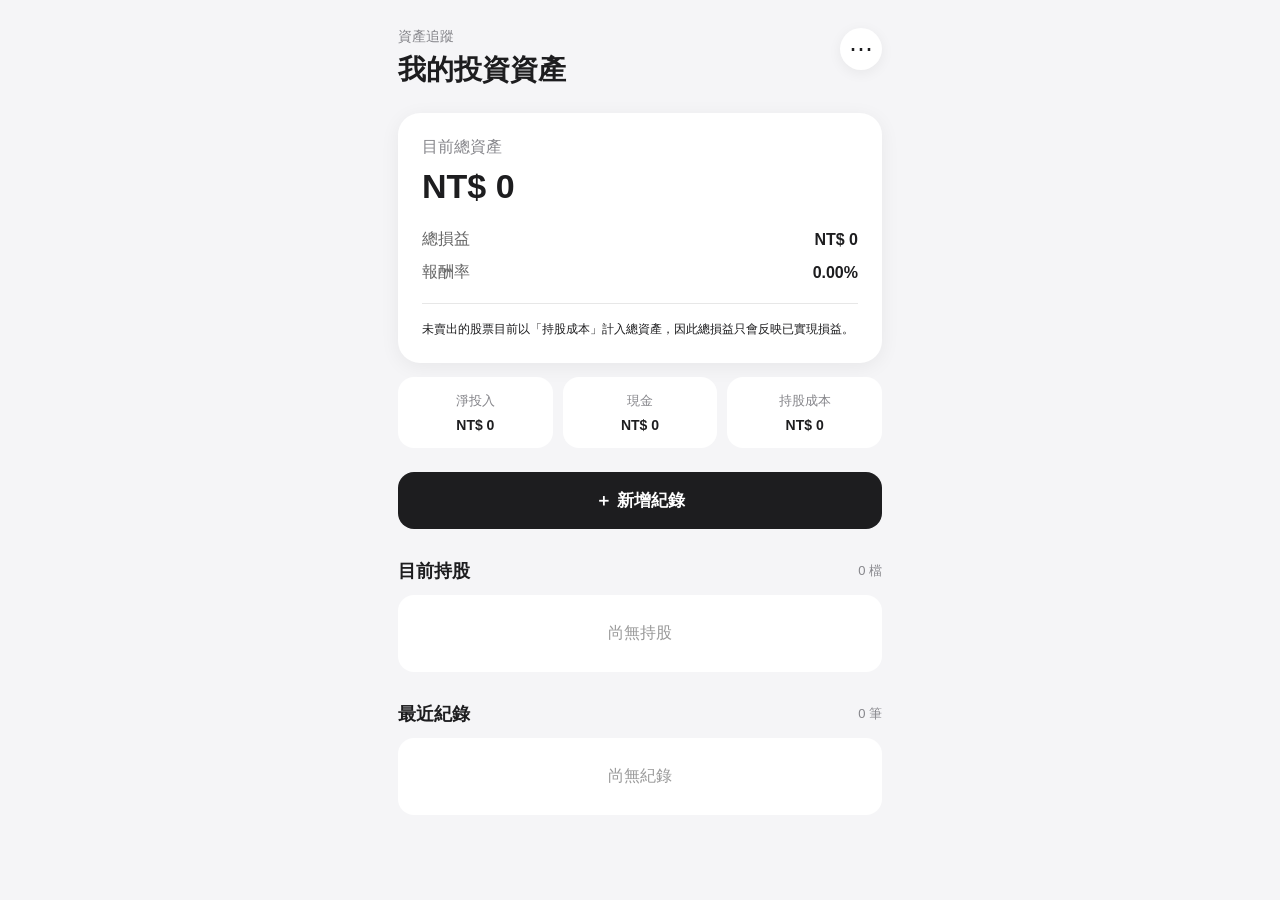
==== index.html @ 1ab34cd9 "Add files via upload" ====
<!DOCTYPE html>
<html lang="zh-Hant">
<head>
    <meta charset="UTF-8">
    <meta name="viewport" content="width=device-width, initial-scale=1.0, viewport-fit=cover">
    <meta name="theme-color" content="#f5f5f7">

    <title>我的投資資產</title>

    <link rel="manifest" href="manifest.json">
    <link rel="apple-touch-icon" href="icons/icon-192.png">
    <link rel="stylesheet" href="style.css">
</head>

<body>

    <main class="app">

        <header class="page-header">
            <div>
                <p class="subtitle">資產追蹤</p>
                <h1>我的投資資產</h1>
            </div>

            <button id="manageButton" class="icon-button" type="button">
                ⋯
            </button>
        </header>


        <!-- =========================
             總資產
        ========================== -->

        <section class="total-card">

            <p class="card-label">目前總資產</p>

            <h2 id="totalAssets">NT$ 0</h2>

            <div class="profit-row">
                <span>總損益</span>
                <strong id="profit">NT$ 0</strong>
            </div>

            <div class="profit-row">
                <span>報酬率</span>
                <strong id="returnRate">0.00%</strong>
            </div>

            <p class="valuation-note">
                未賣出的股票目前以「持股成本」計入總資產，因此總損益只會反映已實現損益。
            </p>

        </section>


        <!-- =========================
             摘要
        ========================== -->

        <section class="stats">

            <div class="stat-card">
                <span>淨投入</span>
                <strong id="netDeposit">NT$ 0</strong>
            </div>

            <div class="stat-card">
                <span>現金</span>
                <strong id="cash">NT$ 0</strong>
            </div>

            <div class="stat-card">
                <span>持股成本</span>
                <strong id="stockValue">NT$ 0</strong>
            </div>

        </section>


        <button
            id="addButton"
            class="add-button"
            type="button"
        >
            ＋ 新增紀錄
        </button>


        <!-- =========================
             目前持股
        ========================== -->

        <section class="holdings">

            <div class="section-title-row">
                <h3>目前持股</h3>
                <span id="holdingCount" class="section-count">0 檔</span>
            </div>

            <div
                id="holdingList"
                class="empty"
            >
                尚無持股
            </div>

        </section>


        <!-- =========================
             最近紀錄
        ========================== -->

        <section class="records">

            <div class="section-title-row">
                <h3>最近紀錄</h3>
                <span id="recordCount" class="section-count">0 筆</span>
            </div>

            <div
                id="recordList"
                class="empty"
            >
                尚無紀錄
            </div>

        </section>

    </main>


    <!-- =========================
         新增 / 編輯紀錄
    ========================== -->

    <div id="modal" class="modal">

        <div class="modal-content">

            <div class="modal-header">

                <h2 id="modalTitle">
                    新增紀錄
                </h2>

                <button
                    id="closeButton"
                    class="close-button"
                    type="button"
                    aria-label="關閉"
                >
                    ×
                </button>

            </div>


            <form id="transactionForm">

                <label for="type">
                    類型
                </label>

                <select
                    id="type"
                    required
                >
                    <option value="deposit">入金</option>
                    <option value="withdraw">出金</option>
                    <option value="buy">買入股票</option>
                    <option value="sell">賣出股票</option>
                </select>


                <div id="stockNameField">

                    <label for="stockName">
                        股票名稱
                    </label>

                    <input
                        id="stockName"
                        type="text"
                        maxlength="40"
                        list="stockSuggestions"
                        autocomplete="off"
                        placeholder="例如：台積電"
                    >

                    <datalist id="stockSuggestions"></datalist>

                </div>


                <div id="amountField">

                    <label
                        for="amount"
                        id="amountLabel"
                    >
                        金額
                    </label>

                    <input
                        id="amount"
                        type="number"
                        min="1"
                        step="1"
                        inputmode="numeric"
                        placeholder="例如：50000"
                        required
                    >

                </div>


                <div id="sellCostField">

                    <label for="sellCost">
                        賣出部分的原始成本
                    </label>

                    <input
                        id="sellCost"
                        type="number"
                        min="1"
                        step="1"
                        inputmode="numeric"
                        placeholder="例如：18000"
                    >

                    <p class="field-hint">
                        這不是賣出收到的錢，而是這次賣掉的股票原本花了多少成本。
                    </p>

                </div>


                <label for="date">
                    日期
                </label>

                <input
                    id="date"
                    type="date"
                    required
                >


                <label for="note">
                    備註
                </label>

                <input
                    id="note"
                    type="text"
                    maxlength="100"
                    placeholder="選填"
                >


                <div id="formError" class="form-error" hidden></div>


                <div class="form-buttons">

                    <button
                        type="button"
                        id="cancelButton"
                        class="cancel-button"
                    >
                        取消
                    </button>

                    <button
                        type="submit"
                        class="save-button"
                    >
                        儲存
                    </button>

                </div>

            </form>

        </div>

    </div>


    <!-- =========================
         資料管理
    ========================== -->

    <div id="manageModal" class="modal">

        <div class="modal-content">

            <div class="modal-header">

                <h2>資料管理</h2>

                <button
                    id="closeManageButton"
                    class="close-button"
                    type="button"
                    aria-label="關閉"
                >
                    ×
                </button>

            </div>

            <div class="manage-actions">

                <button
                    id="backupButton"
                    class="secondary-button"
                    type="button"
                >
                    備份 JSON
                </button>

                <button
                    id="csvButton"
                    class="secondary-button"
                    type="button"
                >
                    匯出 CSV
                </button>

                <button
                    id="importButton"
                    class="secondary-button"
                    type="button"
                >
                    匯入備份
                </button>

                <input
                    id="importFile"
                    type="file"
                    accept=".json,application/json"
                    hidden
                >

                <button
                    id="resetButton"
                    class="danger-button"
                    type="button"
                >
                    清空所有資料
                </button>

            </div>

            <p class="manage-note">
                這個版本的資料主要存在目前瀏覽器的本機儲存空間。正式開始使用後，建議定期下載 JSON 備份。
            </p>

        </div>

    </div>


    <div
        id="toast"
        class="toast"
        role="status"
        aria-live="polite"
    ></div>


    <script src="app.js"></script>

</body>
</html>
---- style.css ----
* {
    box-sizing: border-box;
}

:root {
    --bg: #f5f5f7;
    --card: #ffffff;
    --text: #1d1d1f;
    --muted: #86868b;
    --border: #e7e7e7;
    --button: #1d1d1f;

    /* 台股常見配色：紅漲綠跌 */
    --positive: #d70015;
    --negative: #16833b;

    --blue: #2457d6;
    --danger-bg: #fff0f1;
}

html {
    background: var(--bg);
}

body {
    margin: 0;
    min-height: 100vh;

    font-family:
        -apple-system,
        BlinkMacSystemFont,
        "Segoe UI",
        "Noto Sans TC",
        sans-serif;

    background: var(--bg);
    color: var(--text);

    -webkit-font-smoothing: antialiased;
}

button,
input,
select {
    font: inherit;
}

button {
    -webkit-tap-highlight-color: transparent;
}

.app {
    width: 100%;
    max-width: 520px;

    margin: 0 auto;

    padding:
        calc(28px + env(safe-area-inset-top))
        18px
        calc(70px + env(safe-area-inset-bottom));
}


/* =========================
   頁首
========================= */

.page-header {
    display: flex;
    justify-content: space-between;
    align-items: flex-start;

    gap: 16px;

    margin-bottom: 24px;
}

.subtitle {
    margin: 0;

    color: var(--muted);

    font-size: 14px;
}

h1 {
    margin: 5px 0 0;

    font-size: 28px;
}

.icon-button {
    width: 42px;
    height: 42px;

    border: none;
    border-radius: 50%;

    background: var(--card);
    color: var(--text);

    font-size: 24px;
    line-height: 1;

    cursor: pointer;

    box-shadow:
        0 3px 14px
        rgba(0, 0, 0, 0.06);
}


/* =========================
   總資產
========================= */

.total-card {
    padding: 24px;

    background: var(--card);

    border-radius: 22px;

    box-shadow:
        0 4px 20px
        rgba(0, 0, 0, 0.06);
}

.card-label {
    margin: 0;

    color: var(--muted);
}

.total-card h2 {
    margin: 9px 0 23px;

    font-size: 34px;

    word-break: break-word;
}

.profit-row {
    display: flex;

    justify-content: space-between;
    align-items: center;

    gap: 20px;

    margin-top: 12px;
}

.profit-row span {
    color: #666;
}

.valuation-note {
    margin: 20px 0 0 !important;

    padding-top: 16px;

    border-top: 1px solid var(--border);

    font-size: 12px;
    line-height: 1.6;
}


/* =========================
   損益配色
========================= */

.positive {
    color: var(--positive) !important;
}

.negative {
    color: var(--negative) !important;
}

.neutral {
    color: var(--text) !important;
}


/* =========================
   摘要
========================= */

.stats {
    display: grid;

    grid-template-columns:
        repeat(3, minmax(0, 1fr));

    gap: 10px;

    margin-top: 14px;
}

.stat-card {
    min-width: 0;

    padding: 15px 7px;

    text-align: center;

    background: var(--card);

    border-radius: 16px;
}

.stat-card span {
    display: block;

    margin-bottom: 7px;

    color: var(--muted);

    font-size: 13px;
}

.stat-card strong {
    display: block;

    font-size: 14px;

    overflow-wrap: anywhere;
}


/* =========================
   主要新增按鈕
========================= */

.add-button {
    width: 100%;

    margin-top: 24px;

    padding: 17px;

    border: none;
    border-radius: 16px;

    background: var(--button);
    color: white;

    font-size: 17px;
    font-weight: 700;

    cursor: pointer;
}

.add-button:active,
.save-button:active,
.cancel-button:active,
.secondary-button:active,
.danger-button:active {
    transform: scale(0.985);
}


/* =========================
   區塊
========================= */

.holdings,
.records {
    margin-top: 30px;
}

.section-title-row {
    display: flex;

    justify-content: space-between;
    align-items: center;

    margin-bottom: 12px;
}

.section-title-row h3 {
    margin: 0;

    font-size: 18px;
}

.section-count {
    color: var(--muted);

    font-size: 13px;
}

.empty {
    padding: 28px;

    text-align: center;

    color: #999;

    background: var(--card);

    border-radius: 16px;
}


/* =========================
   持股
========================= */

.holding-list {
    overflow: hidden;

    background: var(--card);

    border-radius: 16px;
}

.holding-item {
    display: flex;

    justify-content: space-between;
    align-items: center;

    gap: 15px;

    padding: 16px;

    border-bottom: 1px solid var(--border);
}

.holding-item:last-child {
    border-bottom: none;
}

.holding-name {
    min-width: 0;

    font-size: 15px;

    overflow-wrap: anywhere;
}

.holding-cost {
    display: flex;

    flex-direction: column;

    align-items: flex-end;

    gap: 4px;

    flex-shrink: 0;
}

.holding-cost span {
    color: var(--muted);

    font-size: 12px;
}


/* =========================
   紀錄
========================= */

.record-list {
    overflow: hidden;

    background: var(--card);

    border-radius: 16px;
}

.record-item {
    display: flex;

    justify-content: space-between;
    align-items: center;

    gap: 14px;

    padding: 16px;

    border-bottom: 1px solid var(--border);
}

.record-item:last-child {
    border-bottom: none;
}

.record-info {
    flex: 1;

    min-width: 0;
}

.record-info > strong {
    font-size: 15px;
}

.record-info p {
    margin: 5px 0 0;

    color: #999;

    font-size: 13px;
    line-height: 1.55;

    overflow-wrap: anywhere;
}

.record-right {
    display: flex;

    flex-direction: column;

    align-items: flex-end;

    gap: 8px;

    flex-shrink: 0;
}

.record-actions {
    display: flex;

    gap: 6px;
}

.edit-button,
.delete-button {
    padding: 6px 9px;

    border: none;
    border-radius: 8px;

    font-size: 12px;

    cursor: pointer;
}

.edit-button {
    background: #e9eefc;
    color: var(--blue);
}

.delete-button {
    background: #f2f2f2;
    color: var(--positive);
}


/* =========================
   Modal
========================= */

.modal {
    display: none;

    position: fixed;

    inset: 0;

    z-index: 1000;

    padding:
        calc(12px + env(safe-area-inset-top))
        12px
        calc(12px + env(safe-area-inset-bottom));

    justify-content: center;
    align-items: center;

    overflow-y: auto;

    background:
        rgba(0, 0, 0, 0.42);
}

.modal.show {
    display: flex;
}

.modal-content {
    width: 100%;
    max-width: 430px;

    max-height:
        calc(
            100vh
            - 24px
            - env(safe-area-inset-top)
            - env(safe-area-inset-bottom)
        );

    overflow-y: auto;

    padding: 24px;

    background: var(--card);

    border-radius: 22px;

    box-shadow:
        0 12px 45px
        rgba(0, 0, 0, 0.18);

    overscroll-behavior: contain;
}

.modal-header {
    display: flex;

    justify-content: space-between;
    align-items: center;

    gap: 20px;

    margin-bottom: 18px;
}

.modal-header h2 {
    margin: 0;

    font-size: 22px;
}

.close-button {
    width: 40px;
    height: 40px;

    display: flex;

    justify-content: center;
    align-items: center;

    border: none;

    background: transparent;
    color: #777;

    font-size: 28px;

    cursor: pointer;
}


/* =========================
   表單
========================= */

form label {
    display: block;

    margin-top: 16px;
    margin-bottom: 7px;

    font-size: 14px;
    font-weight: 600;
}

form input,
form select {
    width: 100%;

    padding: 14px;

    border: 1px solid #ddd;
    border-radius: 12px;

    background: white;
    color: var(--text);

    font-size: 16px;
}

form input:focus,
form select:focus {
    outline: none;

    border-color: #555;

    box-shadow:
        0 0 0 2px
        rgba(0, 0, 0, 0.05);
}

#stockNameField,
#sellCostField {
    display: none;
}

.field-hint,
.manage-note {
    margin: 7px 0 0;

    color: var(--muted);

    font-size: 12px;
    line-height: 1.6;
}

.form-error {
    margin-top: 16px;

    padding: 12px 13px;

    border-radius: 10px;

    background: var(--danger-bg);
    color: #b00020;

    font-size: 13px;
    line-height: 1.5;
}

.form-buttons {
    display: grid;

    grid-template-columns:
        1fr 1fr;

    gap: 10px;

    margin-top: 24px;
}

.cancel-button,
.save-button {
    padding: 14px;

    border: none;
    border-radius: 12px;

    font-size: 16px;
    font-weight: 700;

    cursor: pointer;
}

.cancel-button {
    background: #eee;
    color: #333;
}

.save-button {
    background: var(--button);
    color: white;
}


/* =========================
   資料管理
========================= */

.manage-actions {
    display: grid;

    grid-template-columns:
        1fr 1fr;

    gap: 10px;
}

.secondary-button,
.danger-button {
    min-height: 48px;

    padding: 12px;

    border: none;
    border-radius: 12px;

    font-weight: 700;

    cursor: pointer;
}

.secondary-button {
    background: #f0f0f2;
    color: var(--text);
}

.danger-button {
    grid-column: 1 / -1;

    background: var(--danger-bg);
    color: #b00020;
}

.manage-note {
    margin-top: 18px;
}


/* =========================
   Toast
========================= */

.toast {
    position: fixed;

    left: 50%;
    bottom:
        calc(24px + env(safe-area-inset-bottom));

    z-index: 2000;

    max-width:
        calc(100vw - 32px);

    padding: 11px 15px;

    border-radius: 999px;

    background:
        rgba(29, 29, 31, 0.92);

    color: white;

    font-size: 13px;

    transform:
        translate(-50%, 20px);

    opacity: 0;

    pointer-events: none;

    transition:
        opacity 0.2s ease,
        transform 0.2s ease;
}

.toast.show {
    opacity: 1;

    transform:
        translate(-50%, 0);
}


/* =========================
   小螢幕
========================= */

@media (max-width: 420px) {

    .app {
        padding-left: 15px;
        padding-right: 15px;
    }

    h1 {
        font-size: 25px;
    }

    .total-card {
        padding: 20px;
    }

    .total-card h2 {
        font-size: 30px;
    }

    .stats {
        gap: 7px;
    }

    .stat-card span {
        font-size: 12px;
    }

    .stat-card strong {
        font-size: 12.5px;
    }

    .record-item {
        padding: 14px;
    }

    .modal-content {
        padding: 20px;
    }

}
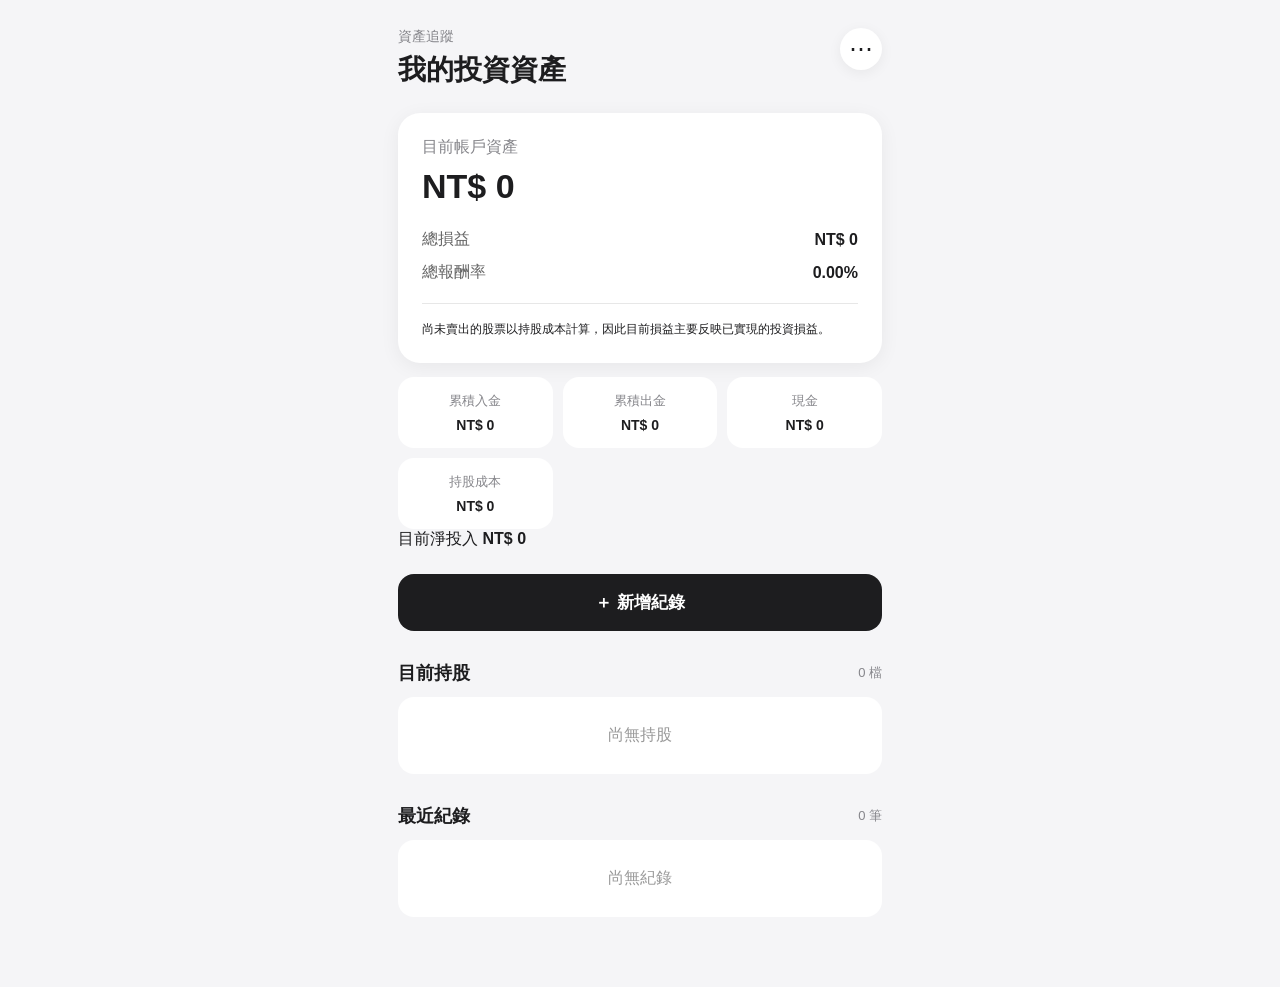
==== commit ffbfe341: "Refactor index.html for improved structure and clarity" ====
--- a/index.html
+++ b/index.html
@@ -1,380 +1,569 @@
 <!DOCTYPE html>
 <html lang="zh-Hant">
+
 <head>
+
     <meta charset="UTF-8">
-    <meta name="viewport" content="width=device-width, initial-scale=1.0, viewport-fit=cover">
-    <meta name="theme-color" content="#f5f5f7">
+
+    <meta
+        name="viewport"
+        content="width=device-width, initial-scale=1.0, viewport-fit=cover"
+    >
+
+    <meta
+        name="theme-color"
+        content="#f5f5f7"
+    >
 
     <title>我的投資資產</title>
 
-    <link rel="manifest" href="manifest.json">
-    <link rel="apple-touch-icon" href="icons/icon-192.png">
-    <link rel="stylesheet" href="style.css">
+    <link
+        rel="manifest"
+        href="manifest.json"
+    >
+
+    <link
+        rel="apple-touch-icon"
+        href="icons/icon-192.png"
+    >
+
+    <link
+        rel="stylesheet"
+        href="style.css"
+    >
+
 </head>
 
+
 <body>
 
-    <main class="app">
-
-        <header class="page-header">
-            <div>
-                <p class="subtitle">資產追蹤</p>
-                <h1>我的投資資產</h1>
-            </div>
-
-            <button id="manageButton" class="icon-button" type="button">
-                ⋯
-            </button>
-        </header>
-
-
-        <!-- =========================
-             總資產
-        ========================== -->
-
-        <section class="total-card">
-
-            <p class="card-label">目前總資產</p>
-
-            <h2 id="totalAssets">NT$ 0</h2>
-
-            <div class="profit-row">
-                <span>總損益</span>
-                <strong id="profit">NT$ 0</strong>
-            </div>
-
-            <div class="profit-row">
-                <span>報酬率</span>
-                <strong id="returnRate">0.00%</strong>
-            </div>
-
-            <p class="valuation-note">
-                未賣出的股票目前以「持股成本」計入總資產，因此總損益只會反映已實現損益。
+<main class="app">
+
+
+    <!-- =========================
+         標題
+    ========================== -->
+
+    <header class="page-header">
+
+        <div>
+
+            <p class="subtitle">
+                資產追蹤
             </p>
 
-        </section>
-
-
-        <!-- =========================
-             摘要
-        ========================== -->
-
-        <section class="stats">
-
-            <div class="stat-card">
-                <span>淨投入</span>
-                <strong id="netDeposit">NT$ 0</strong>
-            </div>
-
-            <div class="stat-card">
-                <span>現金</span>
-                <strong id="cash">NT$ 0</strong>
-            </div>
-
-            <div class="stat-card">
-                <span>持股成本</span>
-                <strong id="stockValue">NT$ 0</strong>
-            </div>
-
-        </section>
+            <h1>
+                我的投資資產
+            </h1>
+
+        </div>
 
 
         <button
-            id="addButton"
-            class="add-button"
+            id="manageButton"
+            class="icon-button"
             type="button"
         >
-            ＋ 新增紀錄
+            ⋯
         </button>
 
-
-        <!-- =========================
-             目前持股
-        ========================== -->
-
-        <section class="holdings">
-
-            <div class="section-title-row">
-                <h3>目前持股</h3>
-                <span id="holdingCount" class="section-count">0 檔</span>
+    </header>
+
+
+    <!-- =========================
+         帳戶總資產
+    ========================== -->
+
+    <section class="total-card">
+
+        <p class="card-label">
+            目前帳戶資產
+        </p>
+
+        <h2 id="totalAssets">
+            NT$ 0
+        </h2>
+
+
+        <div class="profit-row">
+
+            <span>
+                總損益
+            </span>
+
+            <strong id="profit">
+                NT$ 0
+            </strong>
+
+        </div>
+
+
+        <div class="profit-row">
+
+            <span>
+                總報酬率
+            </span>
+
+            <strong id="returnRate">
+                0.00%
+            </strong>
+
+        </div>
+
+
+        <p class="valuation-note">
+            尚未賣出的股票以持股成本計算，因此目前損益主要反映已實現的投資損益。
+        </p>
+
+    </section>
+
+
+    <!-- =========================
+         資產摘要
+    ========================== -->
+
+    <section class="stats four-stats">
+
+
+        <div class="stat-card">
+
+            <span>
+                累積入金
+            </span>
+
+            <strong id="totalDeposit">
+                NT$ 0
+            </strong>
+
+        </div>
+
+
+        <div class="stat-card">
+
+            <span>
+                累積出金
+            </span>
+
+            <strong id="totalWithdraw">
+                NT$ 0
+            </strong>
+
+        </div>
+
+
+        <div class="stat-card">
+
+            <span>
+                現金
+            </span>
+
+            <strong id="cash">
+                NT$ 0
+            </strong>
+
+        </div>
+
+
+        <div class="stat-card">
+
+            <span>
+                持股成本
+            </span>
+
+            <strong id="stockValue">
+                NT$ 0
+            </strong>
+
+        </div>
+
+    </section>
+
+
+    <!-- 淨投入 -->
+
+    <section class="net-card">
+
+        <span>
+            目前淨投入
+        </span>
+
+        <strong id="netDeposit">
+            NT$ 0
+        </strong>
+
+    </section>
+
+
+    <!-- =========================
+         新增紀錄
+    ========================== -->
+
+    <button
+        id="addButton"
+        class="add-button"
+        type="button"
+    >
+        ＋ 新增紀錄
+    </button>
+
+
+    <!-- =========================
+         目前持股
+    ========================== -->
+
+    <section class="holdings">
+
+        <div class="section-title-row">
+
+            <h3>
+                目前持股
+            </h3>
+
+            <span
+                id="holdingCount"
+                class="section-count"
+            >
+                0 檔
+            </span>
+
+        </div>
+
+
+        <div
+            id="holdingList"
+            class="empty"
+        >
+            尚無持股
+        </div>
+
+    </section>
+
+
+    <!-- =========================
+         最近紀錄
+    ========================== -->
+
+    <section class="records">
+
+        <div class="section-title-row">
+
+            <h3>
+                最近紀錄
+            </h3>
+
+            <span
+                id="recordCount"
+                class="section-count"
+            >
+                0 筆
+            </span>
+
+        </div>
+
+
+        <div
+            id="recordList"
+            class="empty"
+        >
+            尚無紀錄
+        </div>
+
+    </section>
+
+</main>
+
+
+
+<!-- =========================
+     新增 / 編輯紀錄
+========================== -->
+
+<div
+    id="modal"
+    class="modal"
+>
+
+    <div class="modal-content">
+
+        <div class="modal-header">
+
+            <h2 id="modalTitle">
+                新增紀錄
+            </h2>
+
+            <button
+                id="closeButton"
+                class="close-button"
+                type="button"
+            >
+                ×
+            </button>
+
+        </div>
+
+
+        <form id="transactionForm">
+
+
+            <!-- 類型 -->
+
+            <label for="type">
+                類型
+            </label>
+
+            <select
+                id="type"
+                required
+            >
+
+                <option value="deposit">
+                    入金
+                </option>
+
+                <option value="withdraw">
+                    出金
+                </option>
+
+                <option value="buy">
+                    買入股票
+                </option>
+
+                <option value="sell">
+                    賣出股票
+                </option>
+
+            </select>
+
+
+            <!-- 股票名稱 -->
+
+            <div id="stockNameField">
+
+                <label for="stockName">
+                    股票名稱
+                </label>
+
+                <input
+                    id="stockName"
+                    type="text"
+                    maxlength="40"
+                    list="stockSuggestions"
+                    autocomplete="off"
+                    placeholder="例如：台積電"
+                >
+
+                <datalist id="stockSuggestions">
+                </datalist>
+
             </div>
 
+
+            <!-- 一般金額 / 買入金額 -->
+
+            <div id="amountField">
+
+                <label
+                    for="amount"
+                    id="amountLabel"
+                >
+                    金額
+                </label>
+
+                <input
+                    id="amount"
+                    type="number"
+                    step="1"
+                    inputmode="numeric"
+                    placeholder="例如：50000"
+                >
+
+            </div>
+
+
+            <!-- 賣出損益 -->
+
+            <div id="pnlField">
+
+                <label for="pnl">
+                    這次賺 / 賠多少
+                </label>
+
+                <input
+                    id="pnl"
+                    type="number"
+                    step="1"
+                    inputmode="numeric"
+                    placeholder="賺 2500 輸入 2500，賠 2500 輸入 -2500"
+                >
+
+                <p class="field-hint">
+                    正數代表獲利，例如 2500；負數代表虧損，例如 -2500。
+                    賣出會視為這檔股票目前的持股全部賣掉。
+                </p>
+
+            </div>
+
+
+            <!-- 日期 -->
+
+            <label for="date">
+                日期
+            </label>
+
+            <input
+                id="date"
+                type="date"
+                required
+            >
+
+
+            <!-- 備註 -->
+
+            <label for="note">
+                備註
+            </label>
+
+            <input
+                id="note"
+                type="text"
+                maxlength="100"
+                placeholder="選填"
+            >
+
+
             <div
-                id="holdingList"
-                class="empty"
-            >
-                尚無持股
+                id="formError"
+                class="form-error"
+                hidden
+            >
             </div>
 
-        </section>
-
-
-        <!-- =========================
-             最近紀錄
-        ========================== -->
-
-        <section class="records">
-
-            <div class="section-title-row">
-                <h3>最近紀錄</h3>
-                <span id="recordCount" class="section-count">0 筆</span>
-            </div>
-
-            <div
-                id="recordList"
-                class="empty"
-            >
-                尚無紀錄
-            </div>
-
-        </section>
-
-    </main>
-
-
-    <!-- =========================
-         新增 / 編輯紀錄
-    ========================== -->
-
-    <div id="modal" class="modal">
-
-        <div class="modal-content">
-
-            <div class="modal-header">
-
-                <h2 id="modalTitle">
-                    新增紀錄
-                </h2>
+
+            <div class="form-buttons">
 
                 <button
-                    id="closeButton"
-                    class="close-button"
-                    type="button"
-                    aria-label="關閉"
-                >
-                    ×
-                </button>
-
-            </div>
-
-
-            <form id="transactionForm">
-
-                <label for="type">
-                    類型
-                </label>
-
-                <select
-                    id="type"
-                    required
-                >
-                    <option value="deposit">入金</option>
-                    <option value="withdraw">出金</option>
-                    <option value="buy">買入股票</option>
-                    <option value="sell">賣出股票</option>
-                </select>
-
-
-                <div id="stockNameField">
-
-                    <label for="stockName">
-                        股票名稱
-                    </label>
-
-                    <input
-                        id="stockName"
-                        type="text"
-                        maxlength="40"
-                        list="stockSuggestions"
-                        autocomplete="off"
-                        placeholder="例如：台積電"
-                    >
-
-                    <datalist id="stockSuggestions"></datalist>
-
-                </div>
-
-
-                <div id="amountField">
-
-                    <label
-                        for="amount"
-                        id="amountLabel"
-                    >
-                        金額
-                    </label>
-
-                    <input
-                        id="amount"
-                        type="number"
-                        min="1"
-                        step="1"
-                        inputmode="numeric"
-                        placeholder="例如：50000"
-                        required
-                    >
-
-                </div>
-
-
-                <div id="sellCostField">
-
-                    <label for="sellCost">
-                        賣出部分的原始成本
-                    </label>
-
-                    <input
-                        id="sellCost"
-                        type="number"
-                        min="1"
-                        step="1"
-                        inputmode="numeric"
-                        placeholder="例如：18000"
-                    >
-
-                    <p class="field-hint">
-                        這不是賣出收到的錢，而是這次賣掉的股票原本花了多少成本。
-                    </p>
-
-                </div>
-
-
-                <label for="date">
-                    日期
-                </label>
-
-                <input
-                    id="date"
-                    type="date"
-                    required
-                >
-
-
-                <label for="note">
-                    備註
-                </label>
-
-                <input
-                    id="note"
-                    type="text"
-                    maxlength="100"
-                    placeholder="選填"
-                >
-
-
-                <div id="formError" class="form-error" hidden></div>
-
-
-                <div class="form-buttons">
-
-                    <button
-                        type="button"
-                        id="cancelButton"
-                        class="cancel-button"
-                    >
-                        取消
-                    </button>
-
-                    <button
-                        type="submit"
-                        class="save-button"
-                    >
-                        儲存
-                    </button>
-
-                </div>
-
-            </form>
-
-        </div>
-
-    </div>
-
-
-    <!-- =========================
-         資料管理
-    ========================== -->
-
-    <div id="manageModal" class="modal">
-
-        <div class="modal-content">
-
-            <div class="modal-header">
-
-                <h2>資料管理</h2>
-
-                <button
-                    id="closeManageButton"
-                    class="close-button"
-                    type="button"
-                    aria-label="關閉"
-                >
-                    ×
-                </button>
-
-            </div>
-
-            <div class="manage-actions">
-
-                <button
-                    id="backupButton"
-                    class="secondary-button"
+                    id="cancelButton"
+                    class="cancel-button"
                     type="button"
                 >
-                    備份 JSON
+                    取消
                 </button>
 
+
                 <button
-                    id="csvButton"
-                    class="secondary-button"
-                    type="button"
+                    class="save-button"
+                    type="submit"
                 >
-                    匯出 CSV
+                    儲存
                 </button>
 
-                <button
-                    id="importButton"
-                    class="secondary-button"
-                    type="button"
-                >
-                    匯入備份
-                </button>
-
-                <input
-                    id="importFile"
-                    type="file"
-                    accept=".json,application/json"
-                    hidden
-                >
-
-                <button
-                    id="resetButton"
-                    class="danger-button"
-                    type="button"
-                >
-                    清空所有資料
-                </button>
-
             </div>
 
-            <p class="manage-note">
-                這個版本的資料主要存在目前瀏覽器的本機儲存空間。正式開始使用後，建議定期下載 JSON 備份。
-            </p>
-
-        </div>
+        </form>
 
     </div>
 
-
-    <div
-        id="toast"
-        class="toast"
-        role="status"
-        aria-live="polite"
-    ></div>
-
-
-    <script src="app.js"></script>
+</div>
+
+
+
+<!-- =========================
+     資料管理
+========================== -->
+
+<div
+    id="manageModal"
+    class="modal"
+>
+
+    <div class="modal-content">
+
+        <div class="modal-header">
+
+            <h2>
+                資料管理
+            </h2>
+
+            <button
+                id="closeManageButton"
+                class="close-button"
+                type="button"
+            >
+                ×
+            </button>
+
+        </div>
+
+
+        <div class="manage-actions">
+
+            <button
+                id="backupButton"
+                class="secondary-button"
+                type="button"
+            >
+                備份 JSON
+            </button>
+
+
+            <button
+                id="csvButton"
+                class="secondary-button"
+                type="button"
+            >
+                匯出 CSV
+            </button>
+
+
+            <button
+                id="importButton"
+                class="secondary-button"
+                type="button"
+            >
+                匯入備份
+            </button>
+
+
+            <input
+                id="importFile"
+                type="file"
+                accept=".json,application/json"
+                hidden
+            >
+
+
+            <button
+                id="resetButton"
+                class="danger-button"
+                type="button"
+            >
+                清空所有資料
+            </button>
+
+        </div>
+
+
+        <p class="manage-note">
+            資料目前保存在這台裝置的瀏覽器中，正式使用後建議定期下載 JSON 備份。
+        </p>
+
+    </div>
+
+</div>
+
+
+
+<!-- 提示訊息 -->
+
+<div
+    id="toast"
+    class="toast"
+>
+</div>
+
+
+<script src="app.js"></script>
 
 </body>
+
 </html>
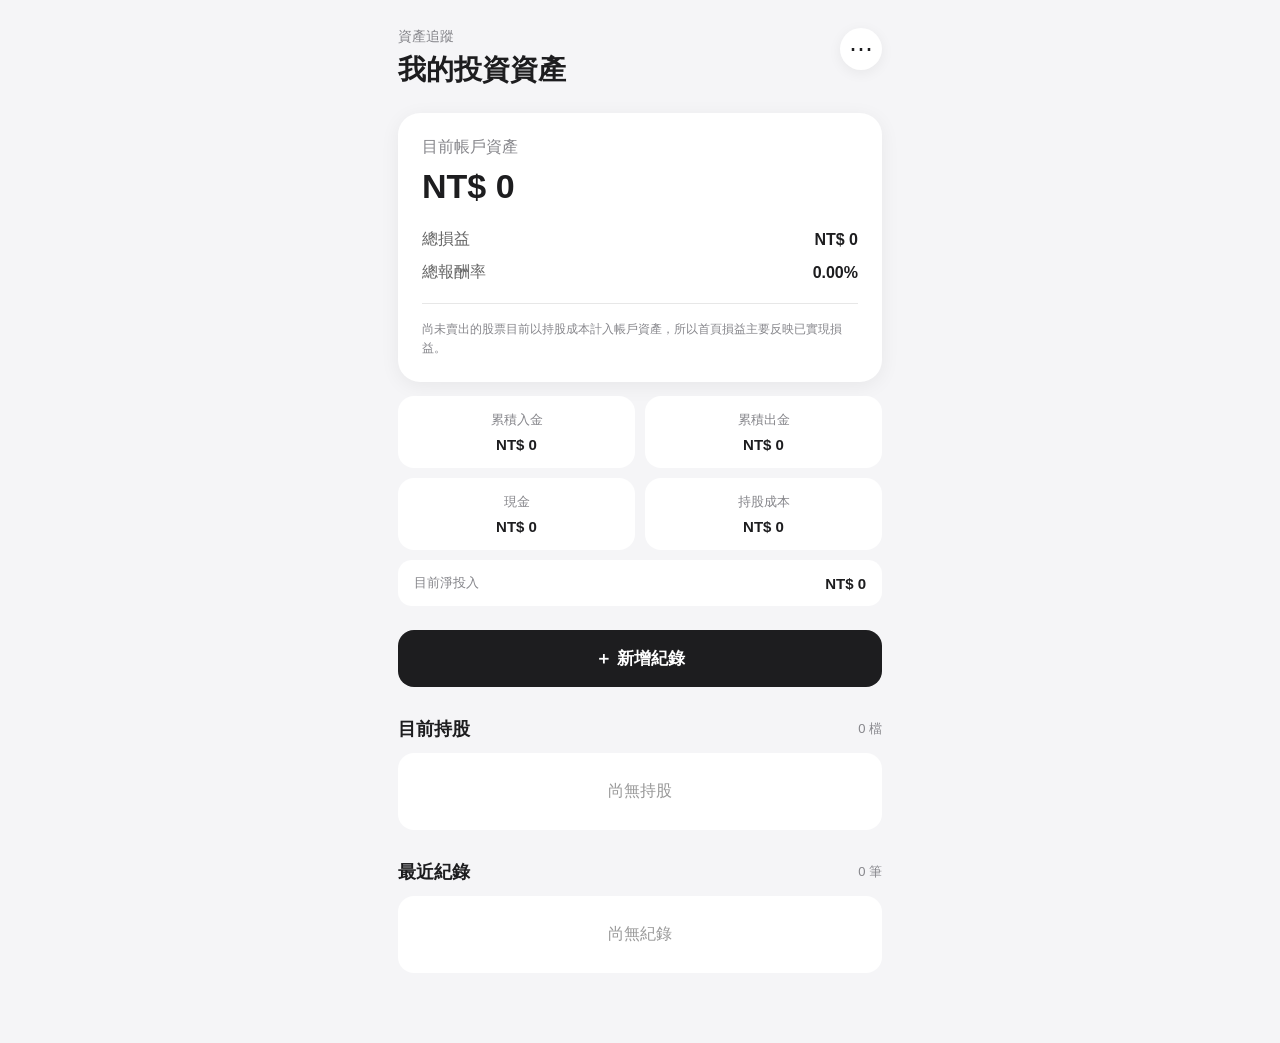
==== commit be1a175d: "Update index.html" ====
--- a/index.html
+++ b/index.html
@@ -1,78 +1,34 @@
 <!DOCTYPE html>
 <html lang="zh-Hant">
-
 <head>
-
     <meta charset="UTF-8">
-
-    <meta
-        name="viewport"
-        content="width=device-width, initial-scale=1.0, viewport-fit=cover"
-    >
-
-    <meta
-        name="theme-color"
-        content="#f5f5f7"
-    >
-
+    <meta name="viewport" content="width=device-width, initial-scale=1.0, viewport-fit=cover">
+    <meta name="theme-color" content="#f5f5f7">
     <title>我的投資資產</title>
-
-    <link
-        rel="manifest"
-        href="manifest.json"
-    >
-
-    <link
-        rel="apple-touch-icon"
-        href="icons/icon-192.png"
-    >
-
-    <link
-        rel="stylesheet"
-        href="style.css"
-    >
-
+    <link rel="manifest" href="manifest.json">
+    <link rel="apple-touch-icon" href="icons/icon-192.png">
+    <link rel="stylesheet" href="style.css">
 </head>
 
-
 <body>
-
 <main class="app">
 
-
-    <!-- =========================
-         標題
-    ========================== -->
-
     <header class="page-header">
-
         <div>
-
-            <p class="subtitle">
-                資產追蹤
-            </p>
-
-            <h1>
-                我的投資資產
-            </h1>
-
-        </div>
-
+            <p class="subtitle">資產追蹤</p>
+            <h1>我的投資資產</h1>
+        </div>
 
         <button
             id="manageButton"
             class="icon-button"
             type="button"
+            aria-label="資料管理"
         >
             ⋯
         </button>
-
     </header>
 
-
-    <!-- =========================
-         帳戶總資產
-    ========================== -->
 
     <section class="total-card">
 
@@ -84,119 +40,53 @@
             NT$ 0
         </h2>
 
-
         <div class="profit-row">
-
-            <span>
-                總損益
-            </span>
-
-            <strong id="profit">
-                NT$ 0
-            </strong>
-
-        </div>
-
+            <span>總損益</span>
+            <strong id="profit">NT$ 0</strong>
+        </div>
 
         <div class="profit-row">
-
-            <span>
-                總報酬率
-            </span>
-
-            <strong id="returnRate">
-                0.00%
-            </strong>
-
-        </div>
-
+            <span>總報酬率</span>
+            <strong id="returnRate">0.00%</strong>
+        </div>
 
         <p class="valuation-note">
-            尚未賣出的股票以持股成本計算，因此目前損益主要反映已實現的投資損益。
+            尚未賣出的股票目前以持股成本計入帳戶資產，所以首頁損益主要反映已實現損益。
         </p>
 
     </section>
 
 
-    <!-- =========================
-         資產摘要
-    ========================== -->
-
     <section class="stats four-stats">
 
-
         <div class="stat-card">
-
-            <span>
-                累積入金
-            </span>
-
-            <strong id="totalDeposit">
-                NT$ 0
-            </strong>
-
-        </div>
-
+            <span>累積入金</span>
+            <strong id="totalDeposit">NT$ 0</strong>
+        </div>
 
         <div class="stat-card">
-
-            <span>
-                累積出金
-            </span>
-
-            <strong id="totalWithdraw">
-                NT$ 0
-            </strong>
-
-        </div>
-
+            <span>累積出金</span>
+            <strong id="totalWithdraw">NT$ 0</strong>
+        </div>
 
         <div class="stat-card">
-
-            <span>
-                現金
-            </span>
-
-            <strong id="cash">
-                NT$ 0
-            </strong>
-
-        </div>
-
+            <span>現金</span>
+            <strong id="cash">NT$ 0</strong>
+        </div>
 
         <div class="stat-card">
-
-            <span>
-                持股成本
-            </span>
-
-            <strong id="stockValue">
-                NT$ 0
-            </strong>
-
+            <span>持股成本</span>
+            <strong id="stockValue">NT$ 0</strong>
         </div>
 
     </section>
 
 
-    <!-- 淨投入 -->
-
     <section class="net-card">
-
-        <span>
-            目前淨投入
-        </span>
-
-        <strong id="netDeposit">
-            NT$ 0
-        </strong>
-
+        <span>目前淨投入</span>
+        <strong id="netDeposit">NT$ 0</strong>
     </section>
 
-
-    <!-- =========================
-         新增紀錄
-    ========================== -->
 
     <button
         id="addButton"
@@ -207,27 +97,17 @@
     </button>
 
 
-    <!-- =========================
-         目前持股
-    ========================== -->
-
     <section class="holdings">
 
         <div class="section-title-row">
-
-            <h3>
-                目前持股
-            </h3>
-
+            <h3>目前持股</h3>
             <span
                 id="holdingCount"
                 class="section-count"
             >
                 0 檔
             </span>
-
-        </div>
-
+        </div>
 
         <div
             id="holdingList"
@@ -239,27 +119,17 @@
     </section>
 
 
-    <!-- =========================
-         最近紀錄
-    ========================== -->
-
     <section class="records">
 
         <div class="section-title-row">
-
-            <h3>
-                最近紀錄
-            </h3>
-
+            <h3>最近紀錄</h3>
             <span
                 id="recordCount"
                 class="section-count"
             >
                 0 筆
             </span>
-
-        </div>
-
+        </div>
 
         <div
             id="recordList"
@@ -273,15 +143,7 @@
 </main>
 
 
-
-<!-- =========================
-     新增 / 編輯紀錄
-========================== -->
-
-<div
-    id="modal"
-    class="modal"
->
+<div id="modal" class="modal">
 
     <div class="modal-content">
 
@@ -295,6 +157,7 @@
                 id="closeButton"
                 class="close-button"
                 type="button"
+                aria-label="關閉"
             >
                 ×
             </button>
@@ -303,39 +166,18 @@
 
 
         <form id="transactionForm">
-
-
-            <!-- 類型 -->
 
             <label for="type">
                 類型
             </label>
 
-            <select
-                id="type"
-                required
-            >
-
-                <option value="deposit">
-                    入金
-                </option>
-
-                <option value="withdraw">
-                    出金
-                </option>
-
-                <option value="buy">
-                    買入股票
-                </option>
-
-                <option value="sell">
-                    賣出股票
-                </option>
-
+            <select id="type" required>
+                <option value="deposit">入金</option>
+                <option value="withdraw">出金</option>
+                <option value="buy">買入股票</option>
+                <option value="sell">賣出股票</option>
             </select>
 
-
-            <!-- 股票名稱 -->
 
             <div id="stockNameField">
 
@@ -352,13 +194,28 @@
                     placeholder="例如：台積電"
                 >
 
-                <datalist id="stockSuggestions">
-                </datalist>
-
-            </div>
-
-
-            <!-- 一般金額 / 買入金額 -->
+                <datalist id="stockSuggestions"></datalist>
+
+            </div>
+
+
+            <div id="buySharesField">
+
+                <label for="buyShares">
+                    買入股數
+                </label>
+
+                <input
+                    id="buyShares"
+                    type="number"
+                    min="1"
+                    step="1"
+                    inputmode="numeric"
+                    placeholder="例如：100"
+                >
+
+            </div>
+
 
             <div id="amountField">
 
@@ -372,6 +229,7 @@
                 <input
                     id="amount"
                     type="number"
+                    min="1"
                     step="1"
                     inputmode="numeric"
                     placeholder="例如：50000"
@@ -380,31 +238,77 @@
             </div>
 
 
-            <!-- 賣出損益 -->
-
-            <div id="pnlField">
-
-                <label for="pnl">
-                    這次賺 / 賠多少
+            <div id="sellSharesField">
+
+                <label for="sellShares">
+                    賣出股數
                 </label>
 
                 <input
-                    id="pnl"
+                    id="sellShares"
                     type="number"
+                    min="1"
                     step="1"
                     inputmode="numeric"
-                    placeholder="賺 2500 輸入 2500，賠 2500 輸入 -2500"
+                    placeholder="例如：30"
+                >
+
+                <p
+                    id="sellSharesHint"
+                    class="field-hint"
+                >
+                    系統會依目前平均成本自動算出這次賣掉的原始成本。
+                </p>
+
+            </div>
+
+
+            <div id="pnlField">
+
+                <label>
+                    這次是賺錢還是賠錢？
+                </label>
+
+                <div class="pnl-type-buttons">
+
+                    <button
+                        id="profitButton"
+                        class="pnl-type-button selected"
+                        type="button"
+                    >
+                        賺錢
+                    </button>
+
+                    <button
+                        id="lossButton"
+                        class="pnl-type-button"
+                        type="button"
+                    >
+                        賠錢
+                    </button>
+
+                </div>
+
+
+                <label for="pnlAmount">
+                    損益金額
+                </label>
+
+                <input
+                    id="pnlAmount"
+                    type="number"
+                    min="0"
+                    step="1"
+                    inputmode="numeric"
+                    placeholder="例如：2500"
                 >
 
                 <p class="field-hint">
-                    正數代表獲利，例如 2500；負數代表虧損，例如 -2500。
-                    賣出會視為這檔股票目前的持股全部賣掉。
+                    只要輸入正數即可，不需要輸入負號。
                 </p>
 
             </div>
 
-
-            <!-- 日期 -->
 
             <label for="date">
                 日期
@@ -416,8 +320,6 @@
                 required
             >
 
-
-            <!-- 備註 -->
 
             <label for="note">
                 備註
@@ -435,8 +337,7 @@
                 id="formError"
                 class="form-error"
                 hidden
-            >
-            </div>
+            ></div>
 
 
             <div class="form-buttons">
@@ -449,7 +350,6 @@
                     取消
                 </button>
 
-
                 <button
                     class="save-button"
                     type="submit"
@@ -466,15 +366,7 @@
 </div>
 
 
-
-<!-- =========================
-     資料管理
-========================== -->
-
-<div
-    id="manageModal"
-    class="modal"
->
+<div id="manageModal" class="modal">
 
     <div class="modal-content">
 
@@ -488,6 +380,7 @@
                 id="closeManageButton"
                 class="close-button"
                 type="button"
+                aria-label="關閉"
             >
                 ×
             </button>
@@ -505,7 +398,6 @@
                 備份 JSON
             </button>
 
-
             <button
                 id="csvButton"
                 class="secondary-button"
@@ -514,7 +406,6 @@
                 匯出 CSV
             </button>
 
-
             <button
                 id="importButton"
                 class="secondary-button"
@@ -522,7 +413,6 @@
             >
                 匯入備份
             </button>
-
 
             <input
                 id="importFile"
@@ -531,7 +421,6 @@
                 hidden
             >
 
-
             <button
                 id="resetButton"
                 class="danger-button"
@@ -552,18 +441,15 @@
 </div>
 
 
-
-<!-- 提示訊息 -->
-
 <div
     id="toast"
     class="toast"
->
-</div>
+    role="status"
+    aria-live="polite"
+></div>
 
 
 <script src="app.js"></script>
 
 </body>
-
 </html>
--- a/style.css
+++ b/style.css
@@ -9,11 +9,8 @@
     --muted: #86868b;
     --border: #e7e7e7;
     --button: #1d1d1f;
-
-    /* 台股常見配色：紅漲綠跌 */
     --positive: #d70015;
     --negative: #16833b;
-
     --blue: #2457d6;
     --danger-bg: #fff0f1;
 }
@@ -62,9 +59,7 @@
 }
 
 
-/* =========================
-   頁首
-========================= */
+/* 頁首 */
 
 .page-header {
     display: flex;
@@ -111,9 +106,7 @@
 }
 
 
-/* =========================
-   總資產
-========================= */
+/* 總資產 */
 
 .total-card {
     padding: 24px;
@@ -163,14 +156,14 @@
 
     border-top: 1px solid var(--border);
 
+    color: var(--muted);
+
     font-size: 12px;
     line-height: 1.6;
 }
 
 
-/* =========================
-   損益配色
-========================= */
+/* 損益顏色 */
 
 .positive {
     color: var(--positive) !important;
@@ -185,25 +178,25 @@
 }
 
 
-/* =========================
-   摘要
-========================= */
+/* 摘要 */
 
 .stats {
     display: grid;
 
+    gap: 10px;
+
+    margin-top: 14px;
+}
+
+.four-stats {
     grid-template-columns:
-        repeat(3, minmax(0, 1fr));
-
-    gap: 10px;
-
-    margin-top: 14px;
+        repeat(2, minmax(0, 1fr));
 }
 
 .stat-card {
     min-width: 0;
 
-    padding: 15px 7px;
+    padding: 15px 8px;
 
     text-align: center;
 
@@ -225,15 +218,38 @@
 .stat-card strong {
     display: block;
 
-    font-size: 14px;
+    font-size: 15px;
 
     overflow-wrap: anywhere;
 }
 
-
-/* =========================
-   主要新增按鈕
-========================= */
+.net-card {
+    display: flex;
+
+    justify-content: space-between;
+    align-items: center;
+
+    margin-top: 10px;
+
+    padding: 14px 16px;
+
+    background: var(--card);
+
+    border-radius: 14px;
+}
+
+.net-card span {
+    color: var(--muted);
+
+    font-size: 13px;
+}
+
+.net-card strong {
+    font-size: 15px;
+}
+
+
+/* 新增按鈕 */
 
 .add-button {
     width: 100%;
@@ -263,9 +279,7 @@
 }
 
 
-/* =========================
-   區塊
-========================= */
+/* 區塊 */
 
 .holdings,
 .records {
@@ -306,9 +320,7 @@
 }
 
 
-/* =========================
-   持股
-========================= */
+/* 持股 */
 
 .holding-list {
     overflow: hidden;
@@ -343,6 +355,15 @@
     overflow-wrap: anywhere;
 }
 
+.holding-meta {
+    margin-top: 4px;
+
+    color: var(--muted);
+
+    font-size: 12px;
+    line-height: 1.5;
+}
+
 .holding-cost {
     display: flex;
 
@@ -362,9 +383,7 @@
 }
 
 
-/* =========================
-   紀錄
-========================= */
+/* 紀錄 */
 
 .record-list {
     overflow: hidden;
@@ -453,9 +472,7 @@
 }
 
 
-/* =========================
-   Modal
-========================= */
+/* Modal */
 
 .modal {
     display: none;
@@ -475,6 +492,7 @@
     align-items: center;
 
     overflow-y: auto;
+    overflow-x: hidden;
 
     background:
         rgba(0, 0, 0, 0.42);
@@ -485,18 +503,21 @@
 }
 
 .modal-content {
-    width: 100%;
+    width: min(100%, 430px);
     max-width: 430px;
+
+    min-width: 0;
 
     max-height:
         calc(
-            100vh
+            100dvh
             - 24px
             - env(safe-area-inset-top)
             - env(safe-area-inset-bottom)
         );
 
     overflow-y: auto;
+    overflow-x: hidden;
 
     padding: 24px;
 
@@ -548,9 +569,11 @@
 }
 
 
-/* =========================
-   表單
-========================= */
+/* 表單 */
+
+form {
+    min-width: 0;
+}
 
 form label {
     display: block;
@@ -564,7 +587,11 @@
 
 form input,
 form select {
+    display: block;
+
     width: 100%;
+    max-width: 100%;
+    min-width: 0;
 
     padding: 14px;
 
@@ -588,8 +615,21 @@
         rgba(0, 0, 0, 0.05);
 }
 
+/* iOS 日期欄位避免超出 modal */
+
+input[type="date"] {
+    width: 100%;
+    max-width: 100%;
+    min-width: 0;
+
+    -webkit-appearance: none;
+    appearance: none;
+}
+
 #stockNameField,
-#sellCostField {
+#buySharesField,
+#sellSharesField,
+#pnlField {
     display: none;
 }
 
@@ -603,6 +643,36 @@
     line-height: 1.6;
 }
 
+.pnl-type-buttons {
+    display: grid;
+
+    grid-template-columns:
+        1fr 1fr;
+
+    gap: 10px;
+}
+
+.pnl-type-button {
+    padding: 13px;
+
+    border: 1px solid #ddd;
+    border-radius: 12px;
+
+    background: white;
+    color: #666;
+
+    font-weight: 700;
+
+    cursor: pointer;
+}
+
+.pnl-type-button.selected {
+    background: var(--button);
+    color: white;
+
+    border-color: var(--button);
+}
+
 .form-error {
     margin-top: 16px;
 
@@ -652,9 +722,7 @@
 }
 
 
-/* =========================
-   資料管理
-========================= */
+/* 資料管理 */
 
 .manage-actions {
     display: grid;
@@ -696,9 +764,7 @@
 }
 
 
-/* =========================
-   Toast
-========================= */
+/* Toast */
 
 .toast {
     position: fixed;
@@ -743,9 +809,7 @@
 }
 
 
-/* =========================
-   小螢幕
-========================= */
+/* 小螢幕 */
 
 @media (max-width: 420px) {
 
@@ -775,7 +839,7 @@
     }
 
     .stat-card strong {
-        font-size: 12.5px;
+        font-size: 13px;
     }
 
     .record-item {
@@ -783,6 +847,8 @@
     }
 
     .modal-content {
+        width: 100%;
+        max-width: 100%;
         padding: 20px;
     }
 
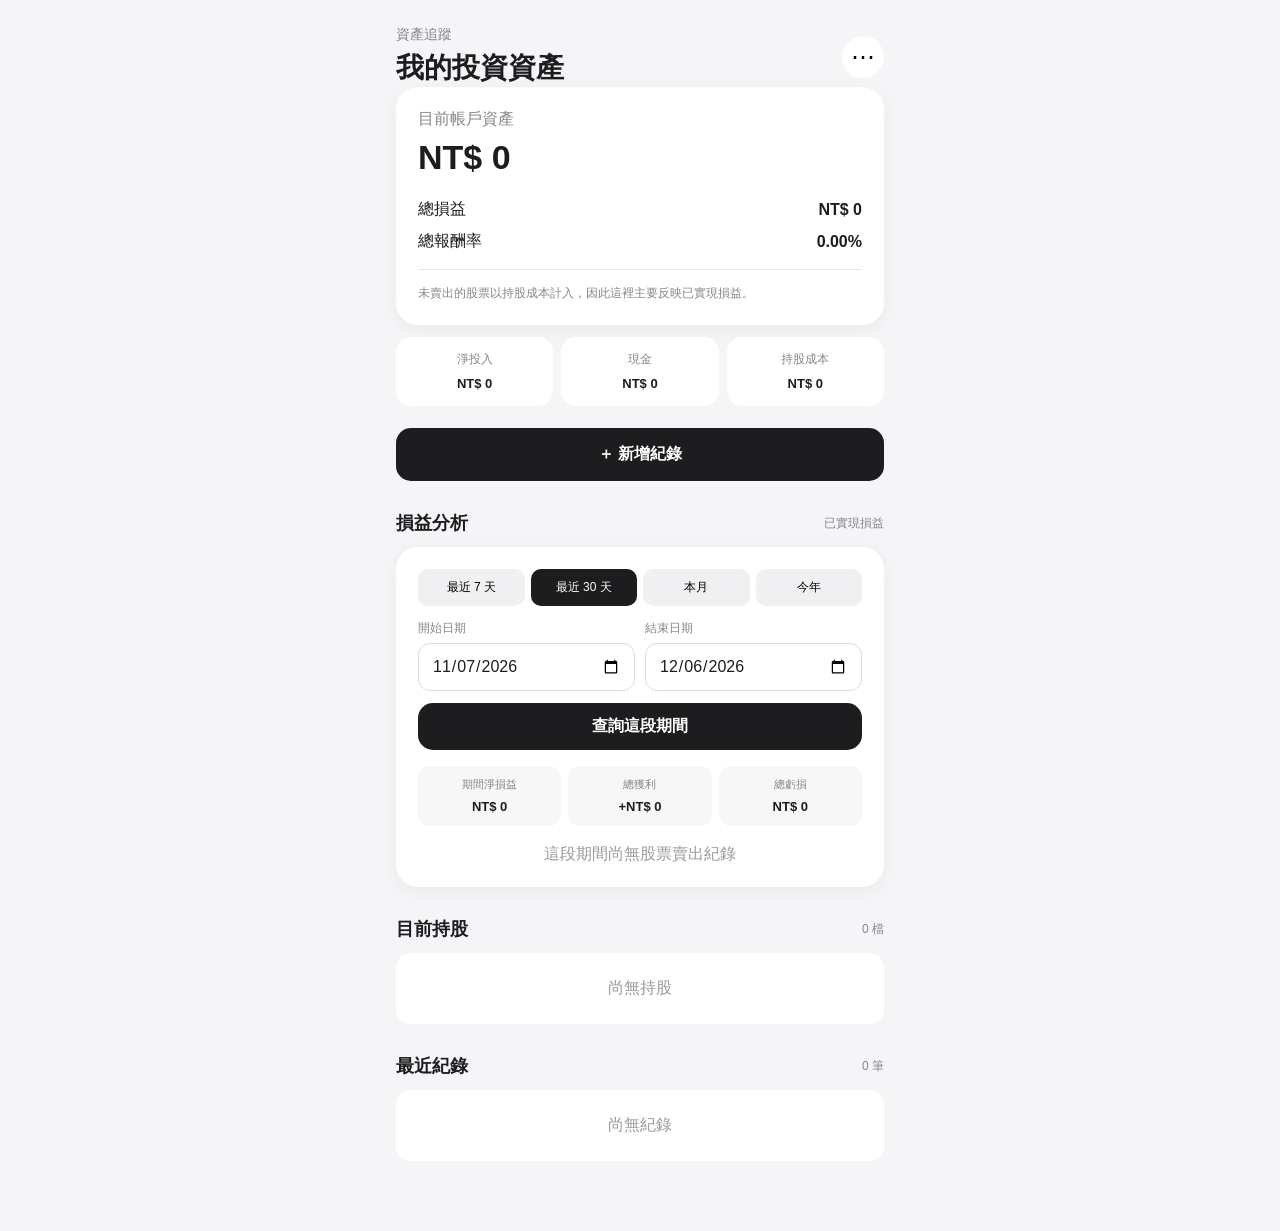
==== commit 8af3ae87: "Update index.html" ====
--- a/index.html
+++ b/index.html
@@ -1,455 +1,169 @@
 <!DOCTYPE html>
 <html lang="zh-Hant">
 <head>
-    <meta charset="UTF-8">
-    <meta name="viewport" content="width=device-width, initial-scale=1.0, viewport-fit=cover">
-    <meta name="theme-color" content="#f5f5f7">
-    <title>我的投資資產</title>
-    <link rel="manifest" href="manifest.json">
-    <link rel="apple-touch-icon" href="icons/icon-192.png">
-    <link rel="stylesheet" href="style.css">
+  <meta charset="UTF-8">
+  <meta name="viewport" content="width=device-width, initial-scale=1.0, viewport-fit=cover">
+  <meta name="theme-color" content="#f5f5f7">
+  <title>我的投資資產</title>
+  <link rel="stylesheet" href="style.css?v=5.0.0">
 </head>
-
 <body>
 <main class="app">
+  <header class="page-header">
+    <div>
+      <p class="subtitle">資產追蹤</p>
+      <h1>我的投資資產</h1>
+    </div>
+    <button id="manageButton" class="icon-button" type="button" aria-label="資料管理">⋯</button>
+  </header>
 
-    <header class="page-header">
+  <section class="total-card">
+    <p class="card-label">目前帳戶資產</p>
+    <h2 id="totalAssets">NT$ 0</h2>
+    <div class="profit-row"><span>總損益</span><strong id="profit">NT$ 0</strong></div>
+    <div class="profit-row"><span>總報酬率</span><strong id="returnRate">0.00%</strong></div>
+    <p class="valuation-note">未賣出的股票以持股成本計入，因此這裡主要反映已實現損益。</p>
+  </section>
+
+  <section class="stats">
+    <div class="stat-card"><span>淨投入</span><strong id="netDeposit">NT$ 0</strong></div>
+    <div class="stat-card"><span>現金</span><strong id="cash">NT$ 0</strong></div>
+    <div class="stat-card"><span>持股成本</span><strong id="stockValue">NT$ 0</strong></div>
+  </section>
+
+  <button id="addButton" class="add-button" type="button">＋ 新增紀錄</button>
+
+  <section class="analysis-section">
+    <div class="section-title-row">
+      <h3>損益分析</h3>
+      <span class="section-count">已實現損益</span>
+    </div>
+
+    <div class="analysis-card">
+      <div class="quick-range">
+        <button type="button" class="range-button" data-range="7">最近 7 天</button>
+        <button type="button" class="range-button" data-range="30">最近 30 天</button>
+        <button type="button" class="range-button" data-range="month">本月</button>
+        <button type="button" class="range-button" data-range="year">今年</button>
+      </div>
+
+      <div class="date-range">
         <div>
-            <p class="subtitle">資產追蹤</p>
-            <h1>我的投資資產</h1>
+          <label for="analysisStart">開始日期</label>
+          <input id="analysisStart" type="date">
         </div>
+        <div>
+          <label for="analysisEnd">結束日期</label>
+          <input id="analysisEnd" type="date">
+        </div>
+      </div>
 
-        <button
-            id="manageButton"
-            class="icon-button"
-            type="button"
-            aria-label="資料管理"
-        >
-            ⋯
-        </button>
-    </header>
+      <button id="analyzeButton" class="analyze-button" type="button">查詢這段期間</button>
 
+      <div class="analysis-summary">
+        <div><span>期間淨損益</span><strong id="periodNet">NT$ 0</strong></div>
+        <div><span>總獲利</span><strong id="periodProfit">NT$ 0</strong></div>
+        <div><span>總虧損</span><strong id="periodLoss">NT$ 0</strong></div>
+      </div>
 
-    <section class="total-card">
+      <div id="stockAnalysisList" class="analysis-empty">這段期間尚無股票賣出紀錄</div>
+    </div>
+  </section>
 
-        <p class="card-label">
-            目前帳戶資產
-        </p>
+  <section class="holdings">
+    <div class="section-title-row"><h3>目前持股</h3><span id="holdingCount" class="section-count">0 檔</span></div>
+    <div id="holdingList" class="empty">尚無持股</div>
+  </section>
 
-        <h2 id="totalAssets">
-            NT$ 0
-        </h2>
-
-        <div class="profit-row">
-            <span>總損益</span>
-            <strong id="profit">NT$ 0</strong>
-        </div>
-
-        <div class="profit-row">
-            <span>總報酬率</span>
-            <strong id="returnRate">0.00%</strong>
-        </div>
-
-        <p class="valuation-note">
-            尚未賣出的股票目前以持股成本計入帳戶資產，所以首頁損益主要反映已實現損益。
-        </p>
-
-    </section>
-
-
-    <section class="stats four-stats">
-
-        <div class="stat-card">
-            <span>累積入金</span>
-            <strong id="totalDeposit">NT$ 0</strong>
-        </div>
-
-        <div class="stat-card">
-            <span>累積出金</span>
-            <strong id="totalWithdraw">NT$ 0</strong>
-        </div>
-
-        <div class="stat-card">
-            <span>現金</span>
-            <strong id="cash">NT$ 0</strong>
-        </div>
-
-        <div class="stat-card">
-            <span>持股成本</span>
-            <strong id="stockValue">NT$ 0</strong>
-        </div>
-
-    </section>
-
-
-    <section class="net-card">
-        <span>目前淨投入</span>
-        <strong id="netDeposit">NT$ 0</strong>
-    </section>
-
-
-    <button
-        id="addButton"
-        class="add-button"
-        type="button"
-    >
-        ＋ 新增紀錄
-    </button>
-
-
-    <section class="holdings">
-
-        <div class="section-title-row">
-            <h3>目前持股</h3>
-            <span
-                id="holdingCount"
-                class="section-count"
-            >
-                0 檔
-            </span>
-        </div>
-
-        <div
-            id="holdingList"
-            class="empty"
-        >
-            尚無持股
-        </div>
-
-    </section>
-
-
-    <section class="records">
-
-        <div class="section-title-row">
-            <h3>最近紀錄</h3>
-            <span
-                id="recordCount"
-                class="section-count"
-            >
-                0 筆
-            </span>
-        </div>
-
-        <div
-            id="recordList"
-            class="empty"
-        >
-            尚無紀錄
-        </div>
-
-    </section>
-
+  <section class="records">
+    <div class="section-title-row"><h3>最近紀錄</h3><span id="recordCount" class="section-count">0 筆</span></div>
+    <div id="recordList" class="empty">尚無紀錄</div>
+  </section>
 </main>
 
-
-<div id="modal" class="modal">
-
-    <div class="modal-content">
-
-        <div class="modal-header">
-
-            <h2 id="modalTitle">
-                新增紀錄
-            </h2>
-
-            <button
-                id="closeButton"
-                class="close-button"
-                type="button"
-                aria-label="關閉"
-            >
-                ×
-            </button>
-
-        </div>
-
-
-        <form id="transactionForm">
-
-            <label for="type">
-                類型
-            </label>
-
-            <select id="type" required>
-                <option value="deposit">入金</option>
-                <option value="withdraw">出金</option>
-                <option value="buy">買入股票</option>
-                <option value="sell">賣出股票</option>
-            </select>
-
-
-            <div id="stockNameField">
-
-                <label for="stockName">
-                    股票名稱
-                </label>
-
-                <input
-                    id="stockName"
-                    type="text"
-                    maxlength="40"
-                    list="stockSuggestions"
-                    autocomplete="off"
-                    placeholder="例如：台積電"
-                >
-
-                <datalist id="stockSuggestions"></datalist>
-
-            </div>
-
-
-            <div id="buySharesField">
-
-                <label for="buyShares">
-                    買入股數
-                </label>
-
-                <input
-                    id="buyShares"
-                    type="number"
-                    min="1"
-                    step="1"
-                    inputmode="numeric"
-                    placeholder="例如：100"
-                >
-
-            </div>
-
-
-            <div id="amountField">
-
-                <label
-                    for="amount"
-                    id="amountLabel"
-                >
-                    金額
-                </label>
-
-                <input
-                    id="amount"
-                    type="number"
-                    min="1"
-                    step="1"
-                    inputmode="numeric"
-                    placeholder="例如：50000"
-                >
-
-            </div>
-
-
-            <div id="sellSharesField">
-
-                <label for="sellShares">
-                    賣出股數
-                </label>
-
-                <input
-                    id="sellShares"
-                    type="number"
-                    min="1"
-                    step="1"
-                    inputmode="numeric"
-                    placeholder="例如：30"
-                >
-
-                <p
-                    id="sellSharesHint"
-                    class="field-hint"
-                >
-                    系統會依目前平均成本自動算出這次賣掉的原始成本。
-                </p>
-
-            </div>
-
-
-            <div id="pnlField">
-
-                <label>
-                    這次是賺錢還是賠錢？
-                </label>
-
-                <div class="pnl-type-buttons">
-
-                    <button
-                        id="profitButton"
-                        class="pnl-type-button selected"
-                        type="button"
-                    >
-                        賺錢
-                    </button>
-
-                    <button
-                        id="lossButton"
-                        class="pnl-type-button"
-                        type="button"
-                    >
-                        賠錢
-                    </button>
-
-                </div>
-
-
-                <label for="pnlAmount">
-                    損益金額
-                </label>
-
-                <input
-                    id="pnlAmount"
-                    type="number"
-                    min="0"
-                    step="1"
-                    inputmode="numeric"
-                    placeholder="例如：2500"
-                >
-
-                <p class="field-hint">
-                    只要輸入正數即可，不需要輸入負號。
-                </p>
-
-            </div>
-
-
-            <label for="date">
-                日期
-            </label>
-
-            <input
-                id="date"
-                type="date"
-                required
-            >
-
-
-            <label for="note">
-                備註
-            </label>
-
-            <input
-                id="note"
-                type="text"
-                maxlength="100"
-                placeholder="選填"
-            >
-
-
-            <div
-                id="formError"
-                class="form-error"
-                hidden
-            ></div>
-
-
-            <div class="form-buttons">
-
-                <button
-                    id="cancelButton"
-                    class="cancel-button"
-                    type="button"
-                >
-                    取消
-                </button>
-
-                <button
-                    class="save-button"
-                    type="submit"
-                >
-                    儲存
-                </button>
-
-            </div>
-
-        </form>
-
+<div id="modal" class="modal" aria-hidden="true">
+  <div class="modal-content">
+    <div class="modal-header">
+      <h2 id="modalTitle">新增紀錄</h2>
+      <button id="closeButton" class="close-button" type="button">×</button>
     </div>
 
+    <form id="transactionForm">
+      <label for="type">類型</label>
+      <select id="type" required>
+        <option value="deposit">入金</option>
+        <option value="withdraw">出金</option>
+        <option value="buy">買入股票</option>
+        <option value="sell">賣出股票</option>
+      </select>
+
+      <div id="stockNameField" class="conditional-field">
+        <label for="stockName">股票名稱</label>
+        <input id="stockName" type="text" maxlength="40" list="stockSuggestions" autocomplete="off" placeholder="例如：台積電">
+        <datalist id="stockSuggestions"></datalist>
+      </div>
+
+      <div id="buySharesField" class="conditional-field">
+        <label for="buyShares">買入股數</label>
+        <input id="buyShares" type="number" min="1" step="1" inputmode="numeric" placeholder="例如：100">
+      </div>
+
+      <div id="amountField">
+        <label id="amountLabel" for="amount">金額</label>
+        <input id="amount" type="number" min="1" step="1" inputmode="numeric" placeholder="例如：50000">
+      </div>
+
+      <div id="sellSharesField" class="conditional-field">
+        <label for="sellShares">賣出股數</label>
+        <input id="sellShares" type="number" min="1" step="1" inputmode="numeric" placeholder="例如：30">
+        <p id="sellSharesHint" class="field-hint">可部分賣出，系統會依平均成本計算賣出部分的成本。</p>
+      </div>
+
+      <div id="pnlField" class="conditional-field">
+        <label>這次是賺錢還是賠錢？</label>
+        <div class="pnl-buttons">
+          <button id="profitButton" class="pnl-button selected" type="button">賺錢</button>
+          <button id="lossButton" class="pnl-button" type="button">賠錢</button>
+        </div>
+        <label for="pnlAmount">損益金額</label>
+        <input id="pnlAmount" type="number" min="0" step="1" inputmode="numeric" placeholder="例如：2500">
+        <p class="field-hint">只輸入正數即可，不需要在 iPhone 輸入負號。</p>
+      </div>
+
+      <label for="date">日期</label>
+      <input id="date" type="date" required>
+
+      <label for="note">備註</label>
+      <input id="note" type="text" maxlength="100" placeholder="選填">
+
+      <div id="formError" class="form-error" hidden></div>
+
+      <div class="form-buttons">
+        <button id="cancelButton" class="cancel-button" type="button">取消</button>
+        <button class="save-button" type="submit">儲存</button>
+      </div>
+    </form>
+  </div>
 </div>
 
-
-<div id="manageModal" class="modal">
-
-    <div class="modal-content">
-
-        <div class="modal-header">
-
-            <h2>
-                資料管理
-            </h2>
-
-            <button
-                id="closeManageButton"
-                class="close-button"
-                type="button"
-                aria-label="關閉"
-            >
-                ×
-            </button>
-
-        </div>
-
-
-        <div class="manage-actions">
-
-            <button
-                id="backupButton"
-                class="secondary-button"
-                type="button"
-            >
-                備份 JSON
-            </button>
-
-            <button
-                id="csvButton"
-                class="secondary-button"
-                type="button"
-            >
-                匯出 CSV
-            </button>
-
-            <button
-                id="importButton"
-                class="secondary-button"
-                type="button"
-            >
-                匯入備份
-            </button>
-
-            <input
-                id="importFile"
-                type="file"
-                accept=".json,application/json"
-                hidden
-            >
-
-            <button
-                id="resetButton"
-                class="danger-button"
-                type="button"
-            >
-                清空所有資料
-            </button>
-
-        </div>
-
-
-        <p class="manage-note">
-            資料目前保存在這台裝置的瀏覽器中，正式使用後建議定期下載 JSON 備份。
-        </p>
-
+<div id="manageModal" class="modal" aria-hidden="true">
+  <div class="modal-content">
+    <div class="modal-header">
+      <h2>資料管理</h2>
+      <button id="closeManageButton" class="close-button" type="button">×</button>
     </div>
-
+    <div class="manage-actions">
+      <button id="backupButton" class="secondary-button" type="button">備份 JSON</button>
+      <button id="csvButton" class="secondary-button" type="button">匯出 CSV</button>
+      <button id="importButton" class="secondary-button" type="button">匯入備份</button>
+      <input id="importFile" type="file" accept=".json,application/json" hidden>
+      <button id="resetButton" class="danger-button" type="button">清空所有資料</button>
+    </div>
+    <p class="field-hint">資料保存在這台裝置的瀏覽器中，建議定期下載 JSON 備份。</p>
+  </div>
 </div>
 
-
-<div
-    id="toast"
-    class="toast"
-    role="status"
-    aria-live="polite"
-></div>
-
-
-<script src="app.js"></script>
-
+<div id="toast" class="toast" role="status" aria-live="polite"></div>
+<script src="app.js?v=5.0.0"></script>
 </body>
 </html>
--- a/style.css
+++ b/style.css
@@ -1,855 +1,19 @@
-* {
-    box-sizing: border-box;
-}
-
-:root {
-    --bg: #f5f5f7;
-    --card: #ffffff;
-    --text: #1d1d1f;
-    --muted: #86868b;
-    --border: #e7e7e7;
-    --button: #1d1d1f;
-    --positive: #d70015;
-    --negative: #16833b;
-    --blue: #2457d6;
-    --danger-bg: #fff0f1;
-}
-
-html {
-    background: var(--bg);
-}
-
-body {
-    margin: 0;
-    min-height: 100vh;
-
-    font-family:
-        -apple-system,
-        BlinkMacSystemFont,
-        "Segoe UI",
-        "Noto Sans TC",
-        sans-serif;
-
-    background: var(--bg);
-    color: var(--text);
-
-    -webkit-font-smoothing: antialiased;
-}
-
-button,
-input,
-select {
-    font: inherit;
-}
-
-button {
-    -webkit-tap-highlight-color: transparent;
-}
-
-.app {
-    width: 100%;
-    max-width: 520px;
-
-    margin: 0 auto;
-
-    padding:
-        calc(28px + env(safe-area-inset-top))
-        18px
-        calc(70px + env(safe-area-inset-bottom));
-}
-
-
-/* 頁首 */
-
-.page-header {
-    display: flex;
-    justify-content: space-between;
-    align-items: flex-start;
-
-    gap: 16px;
-
-    margin-bottom: 24px;
-}
-
-.subtitle {
-    margin: 0;
-
-    color: var(--muted);
-
-    font-size: 14px;
-}
-
-h1 {
-    margin: 5px 0 0;
-
-    font-size: 28px;
-}
-
-.icon-button {
-    width: 42px;
-    height: 42px;
-
-    border: none;
-    border-radius: 50%;
-
-    background: var(--card);
-    color: var(--text);
-
-    font-size: 24px;
-    line-height: 1;
-
-    cursor: pointer;
-
-    box-shadow:
-        0 3px 14px
-        rgba(0, 0, 0, 0.06);
-}
-
-
-/* 總資產 */
-
-.total-card {
-    padding: 24px;
-
-    background: var(--card);
-
-    border-radius: 22px;
-
-    box-shadow:
-        0 4px 20px
-        rgba(0, 0, 0, 0.06);
-}
-
-.card-label {
-    margin: 0;
-
-    color: var(--muted);
-}
-
-.total-card h2 {
-    margin: 9px 0 23px;
-
-    font-size: 34px;
-
-    word-break: break-word;
-}
-
-.profit-row {
-    display: flex;
-
-    justify-content: space-between;
-    align-items: center;
-
-    gap: 20px;
-
-    margin-top: 12px;
-}
-
-.profit-row span {
-    color: #666;
-}
-
-.valuation-note {
-    margin: 20px 0 0 !important;
-
-    padding-top: 16px;
-
-    border-top: 1px solid var(--border);
-
-    color: var(--muted);
-
-    font-size: 12px;
-    line-height: 1.6;
-}
-
-
-/* 損益顏色 */
-
-.positive {
-    color: var(--positive) !important;
-}
-
-.negative {
-    color: var(--negative) !important;
-}
-
-.neutral {
-    color: var(--text) !important;
-}
-
-
-/* 摘要 */
-
-.stats {
-    display: grid;
-
-    gap: 10px;
-
-    margin-top: 14px;
-}
-
-.four-stats {
-    grid-template-columns:
-        repeat(2, minmax(0, 1fr));
-}
-
-.stat-card {
-    min-width: 0;
-
-    padding: 15px 8px;
-
-    text-align: center;
-
-    background: var(--card);
-
-    border-radius: 16px;
-}
-
-.stat-card span {
-    display: block;
-
-    margin-bottom: 7px;
-
-    color: var(--muted);
-
-    font-size: 13px;
-}
-
-.stat-card strong {
-    display: block;
-
-    font-size: 15px;
-
-    overflow-wrap: anywhere;
-}
-
-.net-card {
-    display: flex;
-
-    justify-content: space-between;
-    align-items: center;
-
-    margin-top: 10px;
-
-    padding: 14px 16px;
-
-    background: var(--card);
-
-    border-radius: 14px;
-}
-
-.net-card span {
-    color: var(--muted);
-
-    font-size: 13px;
-}
-
-.net-card strong {
-    font-size: 15px;
-}
-
-
-/* 新增按鈕 */
-
-.add-button {
-    width: 100%;
-
-    margin-top: 24px;
-
-    padding: 17px;
-
-    border: none;
-    border-radius: 16px;
-
-    background: var(--button);
-    color: white;
-
-    font-size: 17px;
-    font-weight: 700;
-
-    cursor: pointer;
-}
-
-.add-button:active,
-.save-button:active,
-.cancel-button:active,
-.secondary-button:active,
-.danger-button:active {
-    transform: scale(0.985);
-}
-
-
-/* 區塊 */
-
-.holdings,
-.records {
-    margin-top: 30px;
-}
-
-.section-title-row {
-    display: flex;
-
-    justify-content: space-between;
-    align-items: center;
-
-    margin-bottom: 12px;
-}
-
-.section-title-row h3 {
-    margin: 0;
-
-    font-size: 18px;
-}
-
-.section-count {
-    color: var(--muted);
-
-    font-size: 13px;
-}
-
-.empty {
-    padding: 28px;
-
-    text-align: center;
-
-    color: #999;
-
-    background: var(--card);
-
-    border-radius: 16px;
-}
-
-
-/* 持股 */
-
-.holding-list {
-    overflow: hidden;
-
-    background: var(--card);
-
-    border-radius: 16px;
-}
-
-.holding-item {
-    display: flex;
-
-    justify-content: space-between;
-    align-items: center;
-
-    gap: 15px;
-
-    padding: 16px;
-
-    border-bottom: 1px solid var(--border);
-}
-
-.holding-item:last-child {
-    border-bottom: none;
-}
-
-.holding-name {
-    min-width: 0;
-
-    font-size: 15px;
-
-    overflow-wrap: anywhere;
-}
-
-.holding-meta {
-    margin-top: 4px;
-
-    color: var(--muted);
-
-    font-size: 12px;
-    line-height: 1.5;
-}
-
-.holding-cost {
-    display: flex;
-
-    flex-direction: column;
-
-    align-items: flex-end;
-
-    gap: 4px;
-
-    flex-shrink: 0;
-}
-
-.holding-cost span {
-    color: var(--muted);
-
-    font-size: 12px;
-}
-
-
-/* 紀錄 */
-
-.record-list {
-    overflow: hidden;
-
-    background: var(--card);
-
-    border-radius: 16px;
-}
-
-.record-item {
-    display: flex;
-
-    justify-content: space-between;
-    align-items: center;
-
-    gap: 14px;
-
-    padding: 16px;
-
-    border-bottom: 1px solid var(--border);
-}
-
-.record-item:last-child {
-    border-bottom: none;
-}
-
-.record-info {
-    flex: 1;
-
-    min-width: 0;
-}
-
-.record-info > strong {
-    font-size: 15px;
-}
-
-.record-info p {
-    margin: 5px 0 0;
-
-    color: #999;
-
-    font-size: 13px;
-    line-height: 1.55;
-
-    overflow-wrap: anywhere;
-}
-
-.record-right {
-    display: flex;
-
-    flex-direction: column;
-
-    align-items: flex-end;
-
-    gap: 8px;
-
-    flex-shrink: 0;
-}
-
-.record-actions {
-    display: flex;
-
-    gap: 6px;
-}
-
-.edit-button,
-.delete-button {
-    padding: 6px 9px;
-
-    border: none;
-    border-radius: 8px;
-
-    font-size: 12px;
-
-    cursor: pointer;
-}
-
-.edit-button {
-    background: #e9eefc;
-    color: var(--blue);
-}
-
-.delete-button {
-    background: #f2f2f2;
-    color: var(--positive);
-}
-
-
-/* Modal */
-
-.modal {
-    display: none;
-
-    position: fixed;
-
-    inset: 0;
-
-    z-index: 1000;
-
-    padding:
-        calc(12px + env(safe-area-inset-top))
-        12px
-        calc(12px + env(safe-area-inset-bottom));
-
-    justify-content: center;
-    align-items: center;
-
-    overflow-y: auto;
-    overflow-x: hidden;
-
-    background:
-        rgba(0, 0, 0, 0.42);
-}
-
-.modal.show {
-    display: flex;
-}
-
-.modal-content {
-    width: min(100%, 430px);
-    max-width: 430px;
-
-    min-width: 0;
-
-    max-height:
-        calc(
-            100dvh
-            - 24px
-            - env(safe-area-inset-top)
-            - env(safe-area-inset-bottom)
-        );
-
-    overflow-y: auto;
-    overflow-x: hidden;
-
-    padding: 24px;
-
-    background: var(--card);
-
-    border-radius: 22px;
-
-    box-shadow:
-        0 12px 45px
-        rgba(0, 0, 0, 0.18);
-
-    overscroll-behavior: contain;
-}
-
-.modal-header {
-    display: flex;
-
-    justify-content: space-between;
-    align-items: center;
-
-    gap: 20px;
-
-    margin-bottom: 18px;
-}
-
-.modal-header h2 {
-    margin: 0;
-
-    font-size: 22px;
-}
-
-.close-button {
-    width: 40px;
-    height: 40px;
-
-    display: flex;
-
-    justify-content: center;
-    align-items: center;
-
-    border: none;
-
-    background: transparent;
-    color: #777;
-
-    font-size: 28px;
-
-    cursor: pointer;
-}
-
-
-/* 表單 */
-
-form {
-    min-width: 0;
-}
-
-form label {
-    display: block;
-
-    margin-top: 16px;
-    margin-bottom: 7px;
-
-    font-size: 14px;
-    font-weight: 600;
-}
-
-form input,
-form select {
-    display: block;
-
-    width: 100%;
-    max-width: 100%;
-    min-width: 0;
-
-    padding: 14px;
-
-    border: 1px solid #ddd;
-    border-radius: 12px;
-
-    background: white;
-    color: var(--text);
-
-    font-size: 16px;
-}
-
-form input:focus,
-form select:focus {
-    outline: none;
-
-    border-color: #555;
-
-    box-shadow:
-        0 0 0 2px
-        rgba(0, 0, 0, 0.05);
-}
-
-/* iOS 日期欄位避免超出 modal */
-
-input[type="date"] {
-    width: 100%;
-    max-width: 100%;
-    min-width: 0;
-
-    -webkit-appearance: none;
-    appearance: none;
-}
-
-#stockNameField,
-#buySharesField,
-#sellSharesField,
-#pnlField {
-    display: none;
-}
-
-.field-hint,
-.manage-note {
-    margin: 7px 0 0;
-
-    color: var(--muted);
-
-    font-size: 12px;
-    line-height: 1.6;
-}
-
-.pnl-type-buttons {
-    display: grid;
-
-    grid-template-columns:
-        1fr 1fr;
-
-    gap: 10px;
-}
-
-.pnl-type-button {
-    padding: 13px;
-
-    border: 1px solid #ddd;
-    border-radius: 12px;
-
-    background: white;
-    color: #666;
-
-    font-weight: 700;
-
-    cursor: pointer;
-}
-
-.pnl-type-button.selected {
-    background: var(--button);
-    color: white;
-
-    border-color: var(--button);
-}
-
-.form-error {
-    margin-top: 16px;
-
-    padding: 12px 13px;
-
-    border-radius: 10px;
-
-    background: var(--danger-bg);
-    color: #b00020;
-
-    font-size: 13px;
-    line-height: 1.5;
-}
-
-.form-buttons {
-    display: grid;
-
-    grid-template-columns:
-        1fr 1fr;
-
-    gap: 10px;
-
-    margin-top: 24px;
-}
-
-.cancel-button,
-.save-button {
-    padding: 14px;
-
-    border: none;
-    border-radius: 12px;
-
-    font-size: 16px;
-    font-weight: 700;
-
-    cursor: pointer;
-}
-
-.cancel-button {
-    background: #eee;
-    color: #333;
-}
-
-.save-button {
-    background: var(--button);
-    color: white;
-}
-
-
-/* 資料管理 */
-
-.manage-actions {
-    display: grid;
-
-    grid-template-columns:
-        1fr 1fr;
-
-    gap: 10px;
-}
-
-.secondary-button,
-.danger-button {
-    min-height: 48px;
-
-    padding: 12px;
-
-    border: none;
-    border-radius: 12px;
-
-    font-weight: 700;
-
-    cursor: pointer;
-}
-
-.secondary-button {
-    background: #f0f0f2;
-    color: var(--text);
-}
-
-.danger-button {
-    grid-column: 1 / -1;
-
-    background: var(--danger-bg);
-    color: #b00020;
-}
-
-.manage-note {
-    margin-top: 18px;
-}
-
-
-/* Toast */
-
-.toast {
-    position: fixed;
-
-    left: 50%;
-    bottom:
-        calc(24px + env(safe-area-inset-bottom));
-
-    z-index: 2000;
-
-    max-width:
-        calc(100vw - 32px);
-
-    padding: 11px 15px;
-
-    border-radius: 999px;
-
-    background:
-        rgba(29, 29, 31, 0.92);
-
-    color: white;
-
-    font-size: 13px;
-
-    transform:
-        translate(-50%, 20px);
-
-    opacity: 0;
-
-    pointer-events: none;
-
-    transition:
-        opacity 0.2s ease,
-        transform 0.2s ease;
-}
-
-.toast.show {
-    opacity: 1;
-
-    transform:
-        translate(-50%, 0);
-}
-
-
-/* 小螢幕 */
-
-@media (max-width: 420px) {
-
-    .app {
-        padding-left: 15px;
-        padding-right: 15px;
-    }
-
-    h1 {
-        font-size: 25px;
-    }
-
-    .total-card {
-        padding: 20px;
-    }
-
-    .total-card h2 {
-        font-size: 30px;
-    }
-
-    .stats {
-        gap: 7px;
-    }
-
-    .stat-card span {
-        font-size: 12px;
-    }
-
-    .stat-card strong {
-        font-size: 13px;
-    }
-
-    .record-item {
-        padding: 14px;
-    }
-
-    .modal-content {
-        width: 100%;
-        max-width: 100%;
-        padding: 20px;
-    }
-
-}
+*{box-sizing:border-box}
+:root{--bg:#f5f5f7;--card:#fff;--text:#1d1d1f;--muted:#86868b;--border:#e8e8ea;--positive:#d70015;--negative:#16833b}
+html,body{margin:0;min-height:100%;background:var(--bg);color:var(--text);font-family:-apple-system,BlinkMacSystemFont,"Segoe UI","Noto Sans TC",sans-serif;-webkit-text-size-adjust:100%}
+button,input,select{font:inherit}button{touch-action:manipulation}.app{width:100%;max-width:520px;margin:auto;padding:calc(26px + env(safe-area-inset-top)) 16px calc(70px + env(safe-area-inset-bottom))}
+.page-header,.section-title-row,.profit-row{display:flex;justify-content:space-between;align-items:center;gap:12px}.subtitle{margin:0;color:var(--muted);font-size:14px}h1{margin:5px 0 0;font-size:28px}h3{margin:0;font-size:18px}.icon-button{width:42px;height:42px;border:0;border-radius:50%;background:#fff;font-size:24px;cursor:pointer}
+.total-card,.analysis-card{background:#fff;border-radius:22px;padding:22px;box-shadow:0 4px 20px rgba(0,0,0,.05)}.card-label{margin:0;color:var(--muted)}.total-card h2{margin:8px 0 22px;font-size:34px}.profit-row{margin-top:11px}.valuation-note{border-top:1px solid var(--border);padding-top:14px;margin:17px 0 0;color:var(--muted);font-size:12px;line-height:1.6}
+.stats{display:grid;grid-template-columns:repeat(3,minmax(0,1fr));gap:8px;margin-top:12px}.stat-card{background:#fff;border-radius:15px;padding:14px 7px;text-align:center;min-width:0}.stat-card span{display:block;color:var(--muted);font-size:12px;margin-bottom:6px}.stat-card strong{font-size:13px;overflow-wrap:anywhere}
+.add-button,.analyze-button{width:100%;border:0;border-radius:15px;padding:16px;background:#1d1d1f;color:#fff;font-weight:700;font-size:16px;cursor:pointer}.add-button{margin-top:22px}
+.analysis-section,.holdings,.records{margin-top:30px}.section-title-row{margin-bottom:12px}.section-count{font-size:12px;color:var(--muted)}
+.quick-range{display:grid;grid-template-columns:repeat(4,1fr);gap:6px}.range-button{border:0;border-radius:10px;padding:10px 4px;background:#f0f0f2;font-size:12px;cursor:pointer}.range-button.active{background:#1d1d1f;color:#fff}
+.date-range{display:grid;grid-template-columns:1fr 1fr;gap:10px;margin-top:14px}.date-range label{display:block;font-size:12px;color:var(--muted);margin-bottom:6px}.date-range input,form input,form select{display:block;width:100%;max-width:100%;min-width:0;border:1px solid #ddd;border-radius:12px;padding:13px;background:#fff;color:var(--text);font-size:16px}
+input[type=date]{width:100%;max-width:100%;min-width:0;-webkit-appearance:none;appearance:none}.analyze-button{margin-top:12px;padding:13px}
+.analysis-summary{display:grid;grid-template-columns:repeat(3,minmax(0,1fr));gap:7px;margin-top:16px}.analysis-summary div{background:#f7f7f8;border-radius:12px;padding:11px 6px;text-align:center;min-width:0}.analysis-summary span{display:block;font-size:11px;color:var(--muted);margin-bottom:5px}.analysis-summary strong{font-size:13px;overflow-wrap:anywhere}
+.analysis-empty,.empty{padding:25px;text-align:center;color:#999;background:#fff;border-radius:15px}.analysis-empty{padding:18px 0 0;background:transparent}
+.stock-analysis-list{margin-top:15px;border-top:1px solid var(--border)}.stock-analysis-item{padding:14px 0;border-bottom:1px solid var(--border)}.stock-analysis-head{display:flex;justify-content:space-between;gap:12px}.stock-analysis-name{font-weight:700}.stock-analysis-meta{font-size:12px;color:var(--muted);margin-top:4px}.stock-analysis-numbers{display:grid;grid-template-columns:repeat(3,1fr);gap:6px;margin-top:10px;font-size:12px}.stock-analysis-numbers div{background:#f7f7f8;border-radius:9px;padding:8px;text-align:center}.stock-analysis-numbers span{display:block;color:var(--muted);font-size:10px;margin-bottom:3px}
+.positive{color:var(--positive)!important}.negative{color:var(--negative)!important}
+.holding-list,.record-list{background:#fff;border-radius:15px;overflow:hidden}.holding-item,.record-item{display:flex;justify-content:space-between;gap:12px;padding:15px;border-bottom:1px solid var(--border)}.holding-item:last-child,.record-item:last-child{border-bottom:0}.holding-meta,.record-info p{font-size:12px;color:var(--muted);margin:4px 0 0;line-height:1.5}.record-info{min-width:0;flex:1}.record-right{flex-shrink:0;text-align:right}.record-actions{display:flex;justify-content:flex-end;gap:5px;margin-top:7px}.edit-button,.delete-button{border:0;border-radius:8px;padding:6px 8px;font-size:11px}.edit-button{background:#e9eefc;color:#2457d6}.delete-button{background:#f2f2f2;color:#d70015}
+.modal{display:none;position:fixed;inset:0;z-index:1000;background:rgba(0,0,0,.42);padding:calc(12px + env(safe-area-inset-top)) 12px calc(12px + env(safe-area-inset-bottom));align-items:center;justify-content:center;overflow:auto}.modal.show{display:flex}.modal-content{width:100%;max-width:430px;max-height:calc(100dvh - 24px);overflow:auto;background:#fff;border-radius:22px;padding:22px}.modal-header{display:flex;justify-content:space-between;align-items:center}.modal-header h2{margin:0}.close-button{border:0;background:transparent;font-size:28px;padding:6px 10px}form label{display:block;margin:15px 0 6px;font-size:14px;font-weight:600}.conditional-field{display:none}.field-hint{font-size:12px;color:var(--muted);line-height:1.5;margin:7px 0 0}.pnl-buttons,.form-buttons,.manage-actions{display:grid;grid-template-columns:1fr 1fr;gap:9px}.pnl-button{border:1px solid #ddd;background:#fff;border-radius:11px;padding:12px;font-weight:700}.pnl-button.selected{background:#1d1d1f;color:#fff;border-color:#1d1d1f}.form-error{margin-top:14px;padding:11px;border-radius:10px;background:#fff0f1;color:#b00020;font-size:13px}.form-buttons{margin-top:22px}.cancel-button,.save-button,.secondary-button,.danger-button{border:0;border-radius:11px;padding:13px;font-weight:700}.cancel-button,.secondary-button{background:#eee}.save-button{background:#1d1d1f;color:#fff}.danger-button{grid-column:1/-1;background:#fff0f1;color:#b00020}.toast{position:fixed;z-index:2000;left:50%;bottom:calc(22px + env(safe-area-inset-bottom));transform:translate(-50%,15px);opacity:0;background:rgba(29,29,31,.92);color:#fff;border-radius:999px;padding:10px 14px;font-size:13px;pointer-events:none;transition:.2s}.toast.show{opacity:1;transform:translate(-50%,0)}
+@media(max-width:390px){.app{padding-left:13px;padding-right:13px}.quick-range{grid-template-columns:1fr 1fr}.date-range{grid-template-columns:1fr}.analysis-summary{grid-template-columns:1fr}.stock-analysis-numbers{grid-template-columns:1fr 1fr 1fr}.modal-content{padding:18px}}
